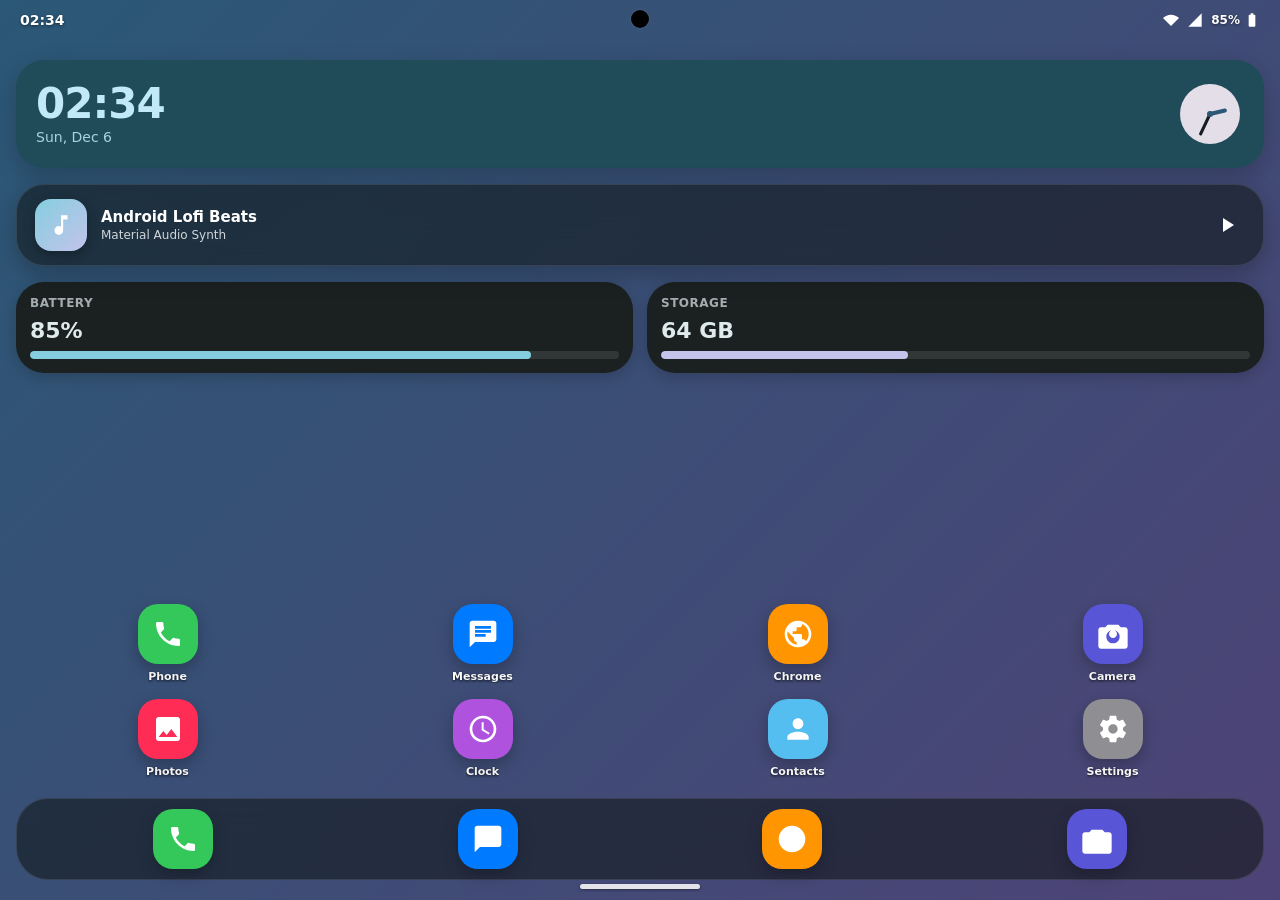
==== android_sim.html @ 3b6ddd8a "code changes" ====
<!DOCTYPE html>
<html lang="en">
<head>
  <meta charset="UTF-8">
  <meta name="viewport" content="width=device-width, initial-scale=1.0, maximum-scale=1.0, user-scalable=no">
  <title>Android 14 Material You Simulator</title>
  <style>
    /* ==========================================================================
       MATERIAL YOU DESIGN SYSTEM & DYNAMIC CSS VARIABLES
       ========================================================================== */
    :root {
      /* Default Material You Color Tokens (Generated dynamically by Wallpaper Engine) */
      --md-sys-color-primary: #3b6470;
      --md-sys-color-on-primary: #ffffff;
      --md-sys-color-primary-container: #c1e9f7;
      --md-sys-color-on-primary-container: #001f27;
      --md-sys-color-secondary: #4c626b;
      --md-sys-color-on-secondary: #ffffff;
      --md-sys-color-secondary-container: #cfe6f1;
      --md-sys-color-on-secondary-container: #071e26;
      --md-sys-color-tertiary: #5b5b7e;
      --md-sys-color-surface: #f5faed;
      --md-sys-color-surface-dim: #d8e0d4;
      --md-sys-color-surface-bright: #f5faed;
      --md-sys-color-surface-container-lowest: #ffffff;
      --md-sys-color-surface-container-low: #f0f5e8;
      --md-sys-color-surface-container: #eae4f0;
      --md-sys-color-surface-container-high: #e4dee9;
      --md-sys-color-surface-container-highest: #de96de;
      --md-sys-color-on-surface: #171d1e;
      --md-sys-color-on-surface-variant: #3f484a;
      --md-sys-color-outline: #70787d;
      --md-sys-color-outline-variant: #bfc8ca;
      --md-sys-color-shadow: rgba(0, 0, 0, 0.2);
      
      /* Dark Theme Tonal Shifts */
      --md-scrim: rgba(0, 0, 0, 0.4);
      --glass-bg: rgba(255, 255, 255, 0.25);
      --glass-border: rgba(255, 255, 255, 0.3);

      /* Typography & Radii */
      --font-family: system-ui, -apple-system, BlinkMacSystemFont, 'Segoe UI', Roboto, Helvetica, Arial, sans-serif;
      --radius-xl: 28px;
      --radius-lg: 20px;
      --radius-md: 16px;
      --radius-sm: 12px;
      --radius-pill: 9999px;

      /* Motion */
      --motion-standard: cubic-bezier(0.2, 0, 0, 1);
      --motion-decelerate: cubic-bezier(0, 0, 0.2, 1);
      --motion-bounce: cubic-bezier(0.34, 1.56, 0.64, 1);
      --anim-speed: 0.35s;
    }

    [data-theme="dark"] {
      --md-sys-color-primary: #85cedf;
      --md-sys-color-on-primary: #003641;
      --md-sys-color-primary-container: #1f4c58;
      --md-sys-color-on-primary-container: #c1e9f7;
      --md-sys-color-secondary: #b3cad5;
      --md-sys-color-on-secondary: #1e333c;
      --md-sys-color-secondary-container: #354a53;
      --md-sys-color-on-secondary-container: #cfe6f1;
      --md-sys-color-tertiary: #c3c3eb;
      --md-sys-color-surface: #0f1415;
      --md-sys-color-surface-dim: #0f1415;
      --md-sys-color-surface-bright: #353a3b;
      --md-sys-color-surface-container-lowest: #0a0f10;
      --md-sys-color-surface-container-low: #171c1d;
      --md-sys-color-surface-container: #1b2021;
      --md-sys-color-surface-container-high: #262b2c;
      --md-sys-color-surface-container-highest: #313637;
      --md-sys-color-on-surface: #deeaec;
      --md-sys-color-on-surface-variant: #bfc8ca;
      --md-sys-color-outline: #899294;
      --md-sys-color-outline-variant: #3f484a;
      --md-scrim: rgba(0, 0, 0, 0.6);
      --glass-bg: rgba(15, 20, 21, 0.55);
      --glass-border: rgba(255, 255, 255, 0.1);
    }

    /* Reset & Base */
    * {
      box-sizing: border-box;
      margin: 0;
      padding: 0;
      user-select: none;
      -webkit-user-select: none;
      -webkit-tap-highlight-color: transparent;
    }

    body {
      font-family: var(--font-family);
      background: #090c10;
      color: var(--md-sys-color-on-surface);
      height: 100vh;
      width: 100vw;
      display: flex;
      justify-content: center;
      align-items: center;
      overflow: hidden;
      transition: background-color var(--anim-speed) var(--motion-standard);
    }

    /* Flashlight Overlay Simulation */
    .flashlight-overlay {
      position: fixed;
      inset: 0;
      background: rgba(255, 255, 240, 0.95);
      z-index: 999999;
      pointer-events: none;
      opacity: 0;
      transition: opacity 0.2s ease;
    }
    .flashlight-overlay.active {
      opacity: 1;
    }

    /* ==========================================================================
       DESKTOP DEVICE CONTAINER & BEZEL
       ========================================================================== */
    .device-shell {
      position: relative;
      width: 412px;
      height: 892px;
      background: var(--md-sys-color-surface-container-lowest);
      border-radius: 48px;
      box-shadow: 0 25px 80px rgba(0, 0, 0, 0.6), 0 0 0 12px #1f2328, 0 0 0 14px #333842;
      overflow: hidden;
      display: flex;
      flex-direction: column;
      transform: scale(1);
      transition: border-color var(--anim-speed), transform var(--anim-speed);
      touch-action: none;
    }

    @media (max-width: 500px), (max-height: 900px) {
      .device-shell {
        width: 100vw;
        height: 100vh;
        border-radius: 0;
        box-shadow: none;
      }
    }

    /* Punch Hole Camera & Drag Handle Hint */
    .camera-punch {
      position: absolute;
      top: 10px;
      left: 50%;
      transform: translateX(-50%);
      width: 18px;
      height: 18px;
      background: #000;
      border-radius: 50%;
      z-index: 10000;
      box-shadow: 0 0 2px rgba(255,255,255,0.2);
    }

    /* Wallpaper Layer */
    .wallpaper-layer {
      position: absolute;
      inset: 0;
      background-size: cover;
      background-position: center;
      z-index: 1;
      transition: filter 0.3s ease, background-image 0.5s ease;
    }

    /* Blur backdrop when drawer or shade open */
    .wallpaper-layer.blurred {
      filter: blur(16px) brightness(0.85);
    }

    /* ==========================================================================
       SYSTEM STATUS BAR
       ========================================================================== */
    .status-bar {
      position: absolute;
      top: 0;
      left: 0;
      right: 0;
      height: 40px;
      padding: 0 20px;
      display: flex;
      justify-content: space-between;
      align-items: center;
      color: #ffffff;
      text-shadow: 0 1px 3px rgba(0,0,0,0.5);
      font-size: 14px;
      font-weight: 600;
      z-index: 9000;
      cursor: ns-resize;
    }
    .status-bar:hover {
      background: rgba(255, 255, 255, 0.08);
    }

    .status-left {
      display: flex;
      align-items: center;
      gap: 6px;
    }

    .status-right {
      display: flex;
      align-items: center;
      gap: 8px;
    }

    .status-icon {
      width: 16px;
      height: 16px;
      fill: currentColor;
    }

    /* ==========================================================================
       HOME SCREEN & WIDGETS
       ========================================================================== */
    .home-screen {
      position: relative;
      width: 100%;
      height: 100%;
      z-index: 10;
      padding: 50px 16px 20px 16px;
      display: flex;
      flex-direction: column;
      justify-content: space-between;
      overflow-y: auto;
      scrollbar-width: none;
    }
    .home-screen::-webkit-scrollbar { display: none; }

    /* Widgets Section */
    .widgets-container {
      display: flex;
      flex-direction: column;
      gap: 16px;
      margin-top: 10px;
    }

    /* Clock Widget */
    .widget-clock {
      background: var(--md-sys-color-primary-container);
      color: var(--md-sys-color-on-primary-container);
      border-radius: var(--radius-xl);
      padding: 20px;
      display: flex;
      align-items: center;
      justify-content: space-between;
      box-shadow: 0 8px 24px var(--md-sys-color-shadow);
      transition: background-color var(--anim-speed), color var(--anim-speed);
      cursor: pointer;
    }

    .widget-clock-digital {
      display: flex;
      flex-direction: column;
    }
    .widget-clock-time {
      font-size: 42px;
      font-weight: 800;
      line-height: 1;
      letter-spacing: -1px;
    }
    .widget-clock-date {
      font-size: 14px;
      font-weight: 500;
      opacity: 0.85;
      margin-top: 4px;
    }

    /* Analog Clock Canvas */
    .analog-clock-canvas {
      width: 68px;
      height: 68px;
    }

    /* Music Widget */
    .widget-music {
      background: var(--glass-bg);
      backdrop-filter: blur(20px);
      -webkit-backdrop-filter: blur(20px);
      border: 1px solid var(--glass-border);
      border-radius: var(--radius-xl);
      padding: 14px 18px;
      display: flex;
      align-items: center;
      gap: 14px;
      color: #ffffff;
      box-shadow: 0 8px 24px rgba(0,0,0,0.25);
    }

    .music-art {
      width: 52px;
      height: 52px;
      border-radius: var(--radius-md);
      background: linear-gradient(135deg, var(--md-sys-color-primary), var(--md-sys-color-tertiary));
      display: flex;
      align-items: center;
      justify-content: center;
      box-shadow: 0 4px 12px rgba(0,0,0,0.3);
      flex-shrink: 0;
    }

    .music-art svg {
      width: 26px;
      height: 26px;
      fill: #ffffff;
    }

    .music-info {
      flex: 1;
      overflow: hidden;
    }
    .music-title {
      font-size: 15px;
      font-weight: 700;
      white-space: nowrap;
      overflow: hidden;
      text-overflow: ellipsis;
    }
    .music-artist {
      font-size: 12px;
      opacity: 0.8;
      margin-top: 2px;
    }

    .music-controls {
      display: flex;
      align-items: center;
      gap: 10px;
    }

    .btn-icon {
      background: none;
      border: none;
      color: currentColor;
      cursor: pointer;
      display: flex;
      align-items: center;
      justify-content: center;
      padding: 6px;
      border-radius: 50%;
      transition: background 0.2s;
    }
    .btn-icon:hover { background: rgba(255,255,255,0.15); }
    .btn-icon:active { transform: scale(0.92); }

    /* Meter Widget Row */
    .widgets-row {
      display: grid;
      grid-template-columns: 1fr 1fr;
      gap: 14px;
    }

    .widget-mini {
      background: var(--md-sys-color-surface-container);
      color: var(--md-sys-color-on-surface);
      border-radius: var(--radius-xl);
      padding: 14px;
      display: flex;
      flex-direction: column;
      gap: 8px;
      box-shadow: 0 4px 16px var(--md-sys-color-shadow);
      transition: background var(--anim-speed);
    }
    .widget-mini-title {
      font-size: 12px;
      font-weight: 600;
      opacity: 0.7;
      text-transform: uppercase;
      letter-spacing: 0.5px;
    }
    .widget-mini-value {
      font-size: 22px;
      font-weight: 800;
    }

    .progress-bar-bg {
      height: 8px;
      width: 100%;
      background: var(--md-sys-color-surface-container-highest);
      border-radius: var(--radius-pill);
      overflow: hidden;
    }
    .progress-bar-fill {
      height: 100%;
      background: var(--md-sys-color-primary);
      border-radius: var(--radius-pill);
      width: 85%;
      transition: width 0.5s ease;
    }

    /* App Icons Grid */
    .app-grid {
      display: grid;
      grid-template-columns: repeat(4, 1fr);
      gap: 16px 12px;
      margin-top: auto;
      padding-bottom: 10px;
    }

    .app-item {
      display: flex;
      flex-direction: column;
      align-items: center;
      gap: 6px;
      cursor: pointer;
      transition: transform 0.2s var(--motion-bounce);
    }
    .app-item:active {
      transform: scale(0.88);
    }

    .app-icon {
      width: 60px;
      height: 60px;
      border-radius: 20px;
      display: flex;
      align-items: center;
      justify-content: center;
      box-shadow: 0 6px 16px rgba(0,0,0,0.25);
      position: relative;
      overflow: hidden;
      transition: background-color var(--anim-speed);
    }
    .app-icon svg {
      width: 32px;
      height: 32px;
    }

    .app-label {
      font-size: 11px;
      font-weight: 600;
      color: #ffffff;
      text-shadow: 0 1px 3px rgba(0,0,0,0.8);
      text-align: center;
      white-space: nowrap;
      overflow: hidden;
      text-overflow: ellipsis;
      max-width: 72px;
    }

    /* Pinned Dock */
    .dock-container {
      background: var(--glass-bg);
      backdrop-filter: blur(25px);
      -webkit-backdrop-filter: blur(25px);
      border: 1px solid var(--glass-border);
      border-radius: 32px;
      padding: 10px 14px;
      display: flex;
      justify-content: space-around;
      margin-top: 10px;
    }

    /* Gesture Pill / Nav Bar */
    .nav-bar {
      position: absolute;
      bottom: 0;
      left: 0;
      right: 0;
      height: 28px;
      display: flex;
      justify-content: center;
      align-items: center;
      z-index: 9000;
      cursor: ns-resize;
    }

    .nav-pill {
      width: 120px;
      height: 5px;
      background: rgba(255, 255, 255, 0.85);
      border-radius: var(--radius-pill);
      box-shadow: 0 1px 3px rgba(0,0,0,0.4);
      transition: width 0.2s, background 0.2s;
    }
    .nav-bar:hover .nav-pill {
      width: 150px;
      background: #ffffff;
      height: 6px;
    }

    /* ==========================================================================
       NOTIFICATION SHADE & QUICK SETTINGS PANEL
       ========================================================================== */
    .shade-panel {
      position: absolute;
      inset: 0;
      background: var(--md-sys-color-surface);
      color: var(--md-sys-color-on-surface);
      z-index: 12000;
      transform: translateY(-100%);
      transition: transform 0.4s var(--motion-standard);
      display: flex;
      flex-direction: column;
      padding: 44px 20px 20px 20px;
      overflow-y: auto;
    }
    .shade-panel.open {
      transform: translateY(0);
    }

    .shade-header {
      display: flex;
      justify-content: space-between;
      align-items: center;
      margin-bottom: 20px;
    }
    .shade-clock {
      font-size: 32px;
      font-weight: 800;
    }
    .shade-header-actions {
      display: flex;
      gap: 12px;
    }

    /* Quick Settings 2x4 Grid */
    .qs-grid {
      display: grid;
      grid-template-columns: 1fr 1fr;
      gap: 12px;
      margin-bottom: 20px;
    }

    .qs-tile {
      background: var(--md-sys-color-surface-container-high);
      color: var(--md-sys-color-on-surface);
      border-radius: var(--radius-xl);
      padding: 14px;
      display: flex;
      align-items: center;
      gap: 12px;
      cursor: pointer;
      transition: background-color 0.25s, color 0.25s, transform 0.15s;
    }
    .qs-tile.active {
      background: var(--md-sys-color-primary);
      color: var(--md-sys-color-on-primary);
    }
    .qs-tile:active { transform: scale(0.96); }

    .qs-icon {
      width: 38px;
      height: 38px;
      border-radius: 50%;
      background: rgba(255,255,255,0.12);
      display: flex;
      align-items: center;
      justify-content: center;
      flex-shrink: 0;
    }
    .qs-tile.active .qs-icon {
      background: var(--md-sys-color-on-primary);
      color: var(--md-sys-color-primary);
    }
    .qs-icon svg { width: 20px; height: 20px; fill: currentColor; }

    .qs-label-box {
      display: flex;
      flex-direction: column;
      overflow: hidden;
    }
    .qs-name {
      font-size: 13px;
      font-weight: 700;
      white-space: nowrap;
      overflow: hidden;
      text-overflow: ellipsis;
    }
    .qs-status {
      font-size: 11px;
      opacity: 0.75;
    }

    /* Sliders */
    .slider-box {
      display: flex;
      align-items: center;
      gap: 14px;
      background: var(--md-sys-color-surface-container);
      padding: 12px 16px;
      border-radius: var(--radius-xl);
      margin-bottom: 12px;
    }
    .slider-box svg { width: 22px; height: 22px; fill: var(--md-sys-color-primary); }

    .range-slider {
      flex: 1;
      -webkit-appearance: none;
      appearance: none;
      height: 12px;
      background: var(--md-sys-color-surface-container-highest);
      border-radius: var(--radius-pill);
      outline: none;
    }
    .range-slider::-webkit-slider-thumb {
      -webkit-appearance: none;
      appearance: none;
      width: 22px;
      height: 22px;
      border-radius: 50%;
      background: var(--md-sys-color-primary);
      cursor: pointer;
      box-shadow: 0 2px 6px rgba(0,0,0,0.3);
    }

    /* Notifications Section */
    .notif-section-title {
      font-size: 13px;
      font-weight: 700;
      opacity: 0.6;
      margin: 16px 0 10px 4px;
      text-transform: uppercase;
      letter-spacing: 0.5px;
      display: flex;
      justify-content: space-between;
      align-items: center;
    }

    .notif-card {
      background: var(--md-sys-color-surface-container-low);
      border-radius: var(--radius-lg);
      padding: 14px 16px;
      margin-bottom: 10px;
      display: flex;
      gap: 12px;
      align-items: flex-start;
      box-shadow: 0 2px 8px var(--md-sys-color-shadow);
      position: relative;
    }
    .notif-icon {
      width: 32px;
      height: 32px;
      border-radius: 50%;
      background: var(--md-sys-color-primary-container);
      color: var(--md-sys-color-on-primary-container);
      display: flex;
      align-items: center;
      justify-content: center;
      flex-shrink: 0;
    }
    .notif-icon svg { width: 18px; height: 18px; fill: currentColor; }

    .notif-content { flex: 1; }
    .notif-title { font-size: 14px; font-weight: 700; }
    .notif-text { font-size: 13px; opacity: 0.85; margin-top: 2px; }
    .notif-time { font-size: 11px; opacity: 0.5; margin-top: 4px; }

    /* ==========================================================================
       APP DRAWER PANEL & SEARCH
       ========================================================================== */
    .drawer-panel {
      position: absolute;
      inset: 0;
      background: var(--md-sys-color-surface);
      color: var(--md-sys-color-on-surface);
      z-index: 11000;
      transform: translateY(100%);
      transition: transform 0.4s var(--motion-standard);
      display: flex;
      flex-direction: column;
      padding: 44px 20px 20px 20px;
    }
    .drawer-panel.open {
      transform: translateY(0);
    }

    .search-bar {
      background: var(--md-sys-color-surface-container-high);
      border-radius: var(--radius-pill);
      padding: 12px 20px;
      display: flex;
      align-items: center;
      gap: 12px;
      margin-bottom: 24px;
      box-shadow: 0 4px 12px var(--md-sys-color-shadow);
    }
    .search-bar svg { width: 22px; height: 22px; fill: var(--md-sys-color-on-surface-variant); }
    .search-input {
      border: none;
      background: transparent;
      outline: none;
      font-size: 16px;
      color: var(--md-sys-color-on-surface);
      width: 100%;
    }

    .drawer-grid {
      display: grid;
      grid-template-columns: repeat(4, 1fr);
      gap: 20px 12px;
      overflow-y: auto;
      padding-bottom: 20px;
    }
    .drawer-grid .app-label { color: var(--md-sys-color-on-surface); text-shadow: none; }

    /* ==========================================================================
       BUILT-IN ACTIVITY APPS (FULLSCREEN OVERLAYS)
       ========================================================================== */
    .app-activity {
      position: absolute;
      inset: 0;
      background: var(--md-sys-color-surface);
      color: var(--md-sys-color-on-surface);
      z-index: 15000;
      display: flex;
      flex-direction: column;
      transform: scale(0.92);
      opacity: 0;
      pointer-events: none;
      transition: transform 0.35s var(--motion-standard), opacity 0.35s ease;
    }
    .app-activity.active {
      transform: scale(1);
      opacity: 1;
      pointer-events: all;
    }

    .app-header {
      height: 60px;
      padding: 0 16px;
      display: flex;
      align-items: center;
      gap: 16px;
      border-bottom: 1px solid var(--md-sys-color-outline-variant);
      margin-top: 30px;
    }
    .app-header-title {
      font-size: 20px;
      font-weight: 700;
    }

    .app-body {
      flex: 1;
      overflow-y: auto;
      padding: 20px;
    }

    /* SETTINGS APP SPECIFICS */
    .settings-group {
      background: var(--md-sys-color-surface-container);
      border-radius: var(--radius-xl);
      padding: 8px 0;
      margin-bottom: 20px;
    }
    .settings-row {
      padding: 14px 20px;
      display: flex;
      align-items: center;
      justify-content: space-between;
      cursor: pointer;
      border-bottom: 1px solid var(--md-sys-color-surface-container-high);
    }
    .settings-row:last-child { border-bottom: none; }
    .settings-info { display: flex; flex-direction: column; gap: 2px; }
    .settings-title { font-size: 16px; font-weight: 600; }
    .settings-sub { font-size: 13px; opacity: 0.7; }

    .wallpaper-presets {
      display: grid;
      grid-template-columns: repeat(3, 1fr);
      gap: 12px;
      margin-top: 14px;
    }
    .wp-thumb {
      height: 110px;
      border-radius: var(--radius-md);
      background-size: cover;
      background-position: center;
      cursor: pointer;
      border: 3px solid transparent;
      transition: transform 0.2s, border-color 0.2s;
    }
    .wp-thumb.selected {
      border-color: var(--md-sys-color-primary);
      transform: scale(1.04);
    }

    /* DIALER / PHONE APP */
    .dialer-display {
      font-size: 36px;
      font-weight: 700;
      text-align: center;
      min-height: 50px;
      margin-bottom: 30px;
      letter-spacing: 2px;
    }
    .dialpad-grid {
      display: grid;
      grid-template-columns: repeat(3, 1fr);
      gap: 16px;
      max-width: 280px;
      margin: 0 auto;
    }
    .dial-btn {
      width: 72px;
      height: 72px;
      border-radius: 50%;
      background: var(--md-sys-color-surface-container-high);
      color: var(--md-sys-color-on-surface);
      border: none;
      font-size: 24px;
      font-weight: 700;
      display: flex;
      flex-direction: column;
      align-items: center;
      justify-content: center;
      margin: 0 auto;
      cursor: pointer;
      transition: background 0.2s;
    }
    .dial-btn:active { background: var(--md-sys-color-primary-container); }
    .dial-sub { font-size: 10px; opacity: 0.6; font-weight: 500; }

    .call-bar {
      display: flex;
      justify-content: center;
      margin-top: 30px;
    }
    .btn-call {
      width: 72px;
      height: 72px;
      border-radius: 50%;
      background: #34c759;
      color: white;
      border: none;
      display: flex;
      align-items: center;
      justify-content: center;
      cursor: pointer;
    }
    .btn-call svg { width: 32px; height: 32px; fill: white; }

    /* CAMERA APP */
    .camera-viewfinder {
      position: relative;
      width: 100%;
      height: 480px;
      background: #000;
      border-radius: var(--radius-xl);
      overflow: hidden;
      display: flex;
      align-items: center;
      justify-content: center;
    }
    .camera-feed {
      width: 100%;
      height: 100%;
      object-fit: cover;
    }
    .camera-shutter-flash {
      position: absolute;
      inset: 0;
      background: white;
      opacity: 0;
      pointer-events: none;
      transition: opacity 0.15s ease;
    }
    .camera-controls {
      display: flex;
      justify-content: space-around;
      align-items: center;
      margin-top: 24px;
    }
    .shutter-btn {
      width: 76px;
      height: 76px;
      border-radius: 50%;
      border: 5px solid white;
      background: transparent;
      padding: 4px;
      cursor: pointer;
    }
    .shutter-inner {
      width: 100%;
      height: 100%;
      background: white;
      border-radius: 50%;
      transition: transform 0.1s;
    }
    .shutter-btn:active .shutter-inner { transform: scale(0.85); }

    /* CONTEXT MENU */
    .context-menu {
      position: absolute;
      background: var(--md-sys-color-surface-container-high);
      border-radius: var(--radius-lg);
      padding: 8px 0;
      width: 200px;
      box-shadow: 0 10px 30px rgba(0,0,0,0.4);
      z-index: 20000;
      display: none;
    }
    .context-item {
      padding: 12px 18px;
      font-size: 14px;
      font-weight: 600;
      display: flex;
      align-items: center;
      gap: 12px;
      cursor: pointer;
    }
    .context-item:hover { background: var(--md-sys-color-surface-container-highest); }
    .context-item svg { width: 18px; height: 18px; fill: currentColor; }

    /* Switch Component */
    .switch {
      position: relative;
      display: inline-block;
      width: 50px;
      height: 28px;
    }
    .switch input { opacity: 0; width: 0; height: 0; }
    .slider {
      position: absolute;
      cursor: pointer;
      inset: 0;
      background-color: var(--md-sys-color-outline-variant);
      transition: .3s;
      border-radius: 34px;
    }
    .slider:before {
      position: absolute;
      content: "";
      height: 20px;
      width: 20px;
      left: 4px;
      bottom: 4px;
      background-color: white;
      transition: .3s;
      border-radius: 50%;
    }
    input:checked + .slider { background-color: var(--md-sys-color-primary); }
    input:checked + .slider:before { transform: translateX(22px); }

    /* Hidden Canvas for Color Extraction */
    #extraction-canvas { display: none; }

    /* Easter Egg Modal */
    .easter-egg {
      position: absolute;
      inset: 0;
      background: #000;
      z-index: 30000;
      display: none;
      flex-direction: column;
      align-items: center;
      justify-content: center;
      color: white;
    }
    .easter-egg.active { display: flex; }
    .android-logo {
      width: 160px;
      height: 160px;
      animation: spin 10s linear infinite;
    }
    @keyframes spin { 100% { transform: rotate(360deg); } }
  </style>
</head>
<body data-theme="dark">

  <!-- Flashlight Overlay Effect -->
  <div class="flashlight-overlay" id="flashlightOverlay"></div>

  <!-- Offscreen Canvas for Dynamic Color Palette Extraction -->
  <canvas id="extraction-canvas" width="64" height="64"></canvas>

  <!-- Phone Shell Container -->
  <div class="device-shell" id="deviceShell">
    
    <!-- Punch Hole Camera Cutout -->
    <div class="camera-punch"></div>

    <!-- Dynamic Wallpaper Background -->
    <div class="wallpaper-layer" id="wallpaperLayer"></div>

    <!-- Status Bar -->
    <div class="status-bar" id="statusBar">
      <div class="status-left">
        <span id="statusClock">10:42</span>
      </div>
      <div class="status-right">
        <!-- Wi-Fi Icon -->
        <svg class="status-icon" viewBox="0 0 24 24"><path d="M12 4C7.31 4 3.07 5.9 0 8.98L12 21 24 8.98C20.93 5.9 16.69 4 12 4z"/></svg>
        <!-- Signal Icon -->
        <svg class="status-icon" viewBox="0 0 24 24"><path d="M2 22h20V2L2 22z"/></svg>
        <!-- Battery Icon -->
        <div style="display:flex; align-items:center; gap:4px;">
          <span id="batteryPercentText" style="font-size:12px;">85%</span>
          <svg class="status-icon" viewBox="0 0 24 24"><path d="M15.67 4H14V2h-4v2H8.33C7.6 4 7 4.6 7 5.33v15.33C7 21.4 7.6 22 8.33 22h7.33c.74 0 1.34-.6 1.34-1.33V5.33C17 4.6 16.4 4 15.67 4z"/></svg>
        </div>
      </div>
    </div>

    <!-- HOME SCREEN & WIDGETS -->
    <div class="home-screen" id="homeScreen">
      
      <!-- Top Widgets -->
      <div class="widgets-container">
        
        <!-- Analog + Digital Clock Widget -->
        <div class="widget-clock" onclick="openApp('clock')">
          <div class="widget-clock-digital">
            <div class="widget-clock-time" id="widgetTime">10:42</div>
            <div class="widget-clock-date" id="widgetDate">Sat, Aug 1</div>
          </div>
          <canvas class="analog-clock-canvas" id="analogClockCanvas" width="68" height="68"></canvas>
        </div>

        <!-- Music Player Widget -->
        <div class="widget-music">
          <div class="music-art">
            <svg viewBox="0 0 24 24"><path d="M12 3v10.55c-.59-.34-1.27-.55-2-.55-2.21 0-4 1.79-4 4s1.79 4 4 4 4-1.79 4-4V7h4V3h-6z"/></svg>
          </div>
          <div class="music-info">
            <div class="music-title" id="widgetMusicTitle">Android Lofi Beats</div>
            <div class="music-artist" id="widgetMusicArtist">Material Audio Synth</div>
          </div>
          <div class="music-controls">
            <button class="btn-icon" onclick="togglePlayMusic(event)">
              <svg id="musicPlayIcon" style="width:24px;height:24px;fill:currentColor;" viewBox="0 0 24 24"><path d="M8 5v14l11-7z"/></svg>
            </button>
          </div>
        </div>

        <!-- Meter Widgets Row -->
        <div class="widgets-row">
          <div class="widget-mini">
            <div class="widget-mini-title">Battery</div>
            <div class="widget-mini-value" id="meterBattery">85%</div>
            <div class="progress-bar-bg">
              <div class="progress-bar-fill" id="meterBatteryFill" style="width: 85%;"></div>
            </div>
          </div>
          <div class="widget-mini">
            <div class="widget-mini-title">Storage</div>
            <div class="widget-mini-value">64 GB</div>
            <div class="progress-bar-bg">
              <div class="progress-bar-fill" style="width: 42%; background: var(--md-sys-color-tertiary);"></div>
            </div>
          </div>
        </div>

      </div>

      <!-- App Grid -->
      <div class="app-grid">
        
        <!-- Phone -->
        <div class="app-item" onclick="openApp('phone')">
          <div class="app-icon" style="background:#34c759;">
            <svg viewBox="0 0 24 24" fill="white"><path d="M6.62 10.79c1.44 2.83 3.76 5.14 6.59 6.59l2.2-2.2c.27-.27.67-.36 1.02-.24 1.12.37 2.33.57 3.57.57.55 0 1 .45 1 1V20c0 .55-.45 1-1 1-9.39 0-17-7.61-17-17 0-.55.45-1 1-1h3.5c.55 0 1 .45 1 1 0 1.25.2 2.45.57 3.57.11.35.03.74-.25 1.02l-2.2 2.2z"/></svg>
          </div>
          <span class="app-label">Phone</span>
        </div>

        <!-- Messages -->
        <div class="app-item" onclick="openApp('messages')">
          <div class="app-icon" style="background:#007aff;">
            <svg viewBox="0 0 24 24" fill="white"><path d="M20 2H4c-1.1 0-1.99.9-1.99 2L2 22l4-4h14c1.1 0 2-.9 2-2V4c0-1.1-.9-2-2-2zM6 9h12v2H6V9zm8 5H6v-2h8v2zm4-6H6V6h12v2z"/></svg>
          </div>
          <span class="app-label">Messages</span>
        </div>

        <!-- Chrome -->
        <div class="app-item" onclick="openApp('chrome')">
          <div class="app-icon" style="background:#ff9500;">
            <svg viewBox="0 0 24 24" fill="white"><path d="M12 2C6.48 2 2 6.48 2 12s4.48 10 10 10 10-4.48 10-10S17.52 2 12 2zm-1 17.93c-3.95-.49-7-3.85-7-7.93 0-.62.08-1.21.21-1.79L9 15v1c0 1.1.9 2 2 2v1.93zm6.9-2.54c-.26-.81-1-1.39-1.9-1.39h-1v-3c0-.55-.45-1-1-1H8v-2h2c.55 0 1-.45 1-1V7h2c1.1 0 2-.9 2-2v-.41c2.93 1.19 5 4.06 5 7.41 0 2.08-.8 3.97-2.1 5.39z"/></svg>
          </div>
          <span class="app-label">Chrome</span>
        </div>

        <!-- Camera -->
        <div class="app-item" onclick="openApp('camera')">
          <div class="app-icon" style="background:#5856d6;">
            <svg viewBox="0 0 24 24" fill="white"><path d="M12 15c1.66 0 3-1.34 3-3s-1.34-3-3-3-3 1.34-3 3 1.34 3 3 3zm9-8h-3.17L16 5H8L6.17 7H3c-1.1 0-2 .9-2 2v12c0 1.1.9 2 2 2h18c1.1 0 2-.9 2-2V9c0-1.1-.9-2-2-2zm-9 12c-2.76 0-5-2.24-5-5s2.24-5 5-5 5 2.24 5 5-2.24 5-5 5z"/></svg>
          </div>
          <span class="app-label">Camera</span>
        </div>

        <!-- Photos -->
        <div class="app-item" onclick="openApp('photos')">
          <div class="app-icon" style="background:#ff2d55;">
            <svg viewBox="0 0 24 24" fill="white"><path d="M21 19V5c0-1.1-.9-2-2-2H5c-1.1 0-2 .9-2 2v14c0 1.1.9 2 2 2h14c1.1 0 2-.9 2-2zM8.5 13.5l2.5 3.01L14.5 12l4.5 6H5l3.5-4.5z"/></svg>
          </div>
          <span class="app-label">Photos</span>
        </div>

        <!-- Clock -->
        <div class="app-item" onclick="openApp('clock')">
          <div class="app-icon" style="background:#af52de;">
            <svg viewBox="0 0 24 24" fill="white"><path d="M11.99 2C6.47 2 2 6.48 2 12s4.47 10 9.99 10C17.52 22 22 17.52 22 12S17.52 2 11.99 2zM12 20c-4.42 0-8-3.58-8-8s3.58-8 8-8 8 3.58 8 8-3.58 8-8 8zm.5-13H11v6l5.25 3.15.75-1.23-4.5-2.67z"/></svg>
          </div>
          <span class="app-label">Clock</span>
        </div>

        <!-- Contacts -->
        <div class="app-item" onclick="openApp('contacts')">
          <div class="app-icon" style="background:#55bef0;">
            <svg viewBox="0 0 24 24" fill="white"><path d="M12 12c2.21 0 4-1.79 4-4s-1.79-4-4-4-4 1.79-4 4 1.79 4 4 4zm0 2c-2.67 0-8 1.34-8 4v2h16v-2c0-2.66-5.33-4-8-4z"/></svg>
          </div>
          <span class="app-label">Contacts</span>
        </div>

        <!-- Settings -->
        <div class="app-item" onclick="openApp('settings')">
          <div class="app-icon" style="background:#8e8e93;">
            <svg viewBox="0 0 24 24" fill="white"><path d="M19.43 12.98c.04-.32.07-.64.07-.98s-.03-.66-.07-.98l2.11-1.65c.19-.15.24-.42.12-.64l-2-3.46c-.12-.22-.39-.3-.61-.22l-2.49 1c-.52-.4-1.08-.73-1.69-.98l-.38-2.65C14.46 2.18 14.25 2 14 2h-4c-.25 0-.46.18-.49.42l-.38 2.65c-.61.25-1.17.59-1.69.98l-2.49-1c-.23-.09-.49 0-.61.22l-2 3.46c-.13.22-.07.49.12.64l2.11 1.65c-.04.32-.07.65-.07.98s.03.66.07.98l-2.11 1.65c-.19.15-.24.42-.12.64l2 3.46c.12.22.39.3.61.22l2.49-1c.52.4 1.08.73 1.69.98l.38 2.65c.03.24.24.42.49.42h4c.25 0 .46-.18.49-.42l.38-2.65c.61-.25 1.17-.59 1.69-.98l2.49 1c.23.09.49 0 .61-.22l2-3.46c.12-.22.07-.49-.12-.64l-2.11-1.65zM12 15.5c-1.93 0-3.5-1.57-3.5-3.5s1.57-3.5 3.5-3.5 3.5 1.57 3.5 3.5-1.57 3.5-3.5 3.5z"/></svg>
          </div>
          <span class="app-label">Settings</span>
        </div>

      </div>

      <!-- Dock Container -->
      <div class="dock-container">
        <div class="app-item" onclick="openApp('phone')">
          <div class="app-icon" style="background:#34c759;"><svg viewBox="0 0 24 24" fill="white"><path d="M6.62 10.79c1.44 2.83 3.76 5.14 6.59 6.59l2.2-2.2c.27-.27.67-.36 1.02-.24 1.12.37 2.33.57 3.57.57.55 0 1 .45 1 1V20c0 .55-.45 1-1 1-9.39 0-17-7.61-17-17 0-.55.45-1 1-1h3.5c.55 0 1 .45 1 1 0 1.25.2 2.45.57 3.57.11.35.03.74-.25 1.02l-2.2 2.2z"/></svg></div>
        </div>
        <div class="app-item" onclick="openApp('messages')">
          <div class="app-icon" style="background:#007aff;"><svg viewBox="0 0 24 24" fill="white"><path d="M20 2H4c-1.1 0-1.99.9-1.99 2L2 22l4-4h14c1.1 0 2-.9 2-2V4c0-1.1-.9-2-2-2z"/></svg></div>
        </div>
        <div class="app-item" onclick="openApp('chrome')">
          <div class="app-icon" style="background:#ff9500;"><svg viewBox="0 0 24 24" fill="white"><path d="M12 2C6.48 2 2 6.48 2 12s4.48 10 10 10 10-4.48 10-10S17.52 2 12 2z"/></svg></div>
        </div>
        <div class="app-item" onclick="openApp('camera')">
          <div class="app-icon" style="background:#5856d6;"><svg viewBox="0 0 24 24" fill="white"><path d="M12 15c1.66 0 3-1.34 3-3s-1.34-3-3-3-3 1.34-3 3 1.34 3 3 3zm9-8h-3.17L16 5H8L6.17 7H3c-1.1 0-2 .9-2 2v12c0 1.1.9 2 2 2h18c1.1 0 2-.9 2-2V9c0-1.1-.9-2-2-2z"/></svg></div>
        </div>
      </div>

    </div>

    <!-- Bottom Navigation Bar Gesture Pill -->
    <div class="nav-bar" id="navBar" onclick="handleNavClick()">
      <div class="nav-pill"></div>
    </div>

    <!-- ==========================================================================
       NOTIFICATION SHADE & QUICK SETTINGS PANEL OVERLAY
       ========================================================================== -->
    <div class="shade-panel" id="shadePanel">
      <div class="shade-header">
        <div class="shade-clock" id="shadeClock">10:42</div>
        <div class="shade-header-actions">
          <button class="btn-icon" onclick="openApp('settings')">
            <svg style="width:24px;height:24px;fill:currentColor;" viewBox="0 0 24 24"><path d="M19.43 12.98c.04-.32.07-.64.07-.98s-.03-.66-.07-.98l2.11-1.65c.19-.15.24-.42.12-.64l-2-3.46c-.12-.22-.39-.3-.61-.22l-2.49 1c-.52-.4-1.08-.73-1.69-.98l-.38-2.65C14.46 2.18 14.25 2 14 2h-4c-.25 0-.46.18-.49.42l-.38 2.65c-.61.25-1.17.59-1.69.98l-2.49-1c-.23-.09-.49 0-.61.22l-2 3.46c-.13.22-.07.49.12.64l2.11 1.65c-.04.32-.07.65-.07.98s.03.66.07.98l-2.11 1.65c-.19.15-.24.42-.12.64l2 3.46c.12.22.39.3.61.22l2.49-1c.52.4 1.08.73 1.69.98l.38 2.65c.03.24.24.42.49.42h4c.25 0 .46-.18.49-.42l.38-2.65c.61-.25 1.17-.59 1.69-.98l2.49 1c.23.09.49 0 .61-.22l2-3.46c.12-.22.07-.49-.12-.64l-2.11-1.65zM12 15.5c-1.93 0-3.5-1.57-3.5-3.5s1.57-3.5 3.5-3.5 3.5 1.57 3.5 3.5-1.57 3.5-3.5 3.5z"/></svg>
          </button>
        </div>
      </div>

      <!-- Quick Settings Grid -->
      <div class="qs-grid">
        
        <!-- Internet / Wi-Fi -->
        <div class="qs-tile active" onclick="toggleQS(this)">
          <div class="qs-icon"><svg viewBox="0 0 24 24"><path d="M12 4C7.31 4 3.07 5.9 0 8.98L12 21 24 8.98C20.93 5.9 16.69 4 12 4z"/></svg></div>
          <div class="qs-label-box"><span class="qs-name">Internet</span><span class="qs-status">Android_5G</span></div>
        </div>

        <!-- Bluetooth -->
        <div class="qs-tile active" onclick="toggleQS(this)">
          <div class="qs-icon"><svg viewBox="0 0 24 24"><path d="M17.71 7.71L12 2h-1v7.59L6.41 5 5 6.41 10.59 12 5 17.59 6.41 19 11 14.41V22h1l5.71-5.71-4.3-4.29 4.3-4.29zM13 5.83l1.88 1.88L13 9.59V5.83zm1.88 10.46L13 18.17v-3.76l1.88 1.88z"/></svg></div>
          <div class="qs-label-box"><span class="qs-name">Bluetooth</span><span class="qs-status">Pixel Buds</span></div>
        </div>

        <!-- Dark Theme -->
        <div class="qs-tile active" id="qsDarkThemeTile" onclick="toggleDarkTheme()">
          <div class="qs-icon"><svg viewBox="0 0 24 24"><path d="M12 3c-4.97 0-9 4.03-9 9s4.03 9 9 9 9-4.03 9-9c0-.46-.04-.92-.1-1.36-.98 1.37-2.58 2.26-4.4 2.26-2.98 0-5.4-2.42-5.4-5.4 0-1.81.89-3.42 2.26-4.4-.44-.06-.9-.1-1.36-.1z"/></svg></div>
          <div class="qs-label-box"><span class="qs-name">Dark theme</span><span class="qs-status" id="qsDarkStatus">On</span></div>
        </div>

        <!-- Flashlight -->
        <div class="qs-tile" onclick="toggleFlashlight(this)">
          <div class="qs-icon"><svg viewBox="0 0 24 24"><path d="M6 2h12v3H6zm0 5h12v1L14 13v9h-4v-9L6 8z"/></svg></div>
          <div class="qs-label-box"><span class="qs-name">Flashlight</span><span class="qs-status">Off</span></div>
        </div>

        <!-- Do Not Disturb -->
        <div class="qs-tile" onclick="toggleQS(this)">
          <div class="qs-icon"><svg viewBox="0 0 24 24"><path d="M12 2C6.48 2 2 6.48 2 12s4.48 10 10 10 10-4.48 10-10S17.52 2 12 2zm5 11H7v-2h10v2z"/></svg></div>
          <div class="qs-label-box"><span class="qs-name">Do Not Disturb</span><span class="qs-status">Off</span></div>
        </div>

        <!-- Battery Saver -->
        <div class="qs-tile" onclick="toggleQS(this)">
          <div class="qs-icon"><svg viewBox="0 0 24 24"><path d="M15.67 4H14V2h-4v2H8.33C7.6 4 7 4.6 7 5.33v15.33C7 21.4 7.6 22 8.33 22h7.33c.74 0 1.34-.6 1.34-1.33V5.33C17 4.6 16.4 4 15.67 4z"/></svg></div>
          <div class="qs-label-box"><span class="qs-name">Battery Saver</span><span class="qs-status">Off</span></div>
        </div>

      </div>

      <!-- Brightness Slider -->
      <div class="slider-box">
        <svg viewBox="0 0 24 24"><path d="M20 8.69V4h-4.69L12 .69 8.69 4H4v4.69L.69 12 4 15.31V20h4.69L12 23.31 15.31 20H20v-4.69L23.31 12 20 8.69zM12 18c-3.31 0-6-2.69-6-6s2.69-6 6-6 6 2.69 6 6-2.69 6-6 6z"/></svg>
        <input type="range" class="range-slider" min="20" max="100" value="90" oninput="adjustBrightness(this.value)">
      </div>

      <!-- Notifications -->
      <div class="notif-section-title">
        <span>Notifications</span>
        <button class="btn-icon" style="font-size:12px;opacity:0.8;" onclick="clearNotifications()">Clear all</button>
      </div>

      <div id="notifContainer">
        <div class="notif-card">
          <div class="notif-icon"><svg viewBox="0 0 24 24"><path d="M12 2C6.48 2 2 6.48 2 12s4.48 10 10 10 10-4.48 10-10S17.52 2 12 2zm-2 15l-5-5 1.41-1.41L10 14.17l7.59-7.59L19 8l-9 9z"/></svg></div>
          <div class="notif-content">
            <div class="notif-title">Material You Theme Engine</div>
            <div class="notif-text">Dynamic palette extracted from wallpaper! Theme updated successfully.</div>
            <div class="notif-time">Just now</div>
          </div>
        </div>
      </div>

    </div>

    <!-- ==========================================================================
       APP DRAWER PANEL
       ========================================================================== -->
    <div class="drawer-panel" id="drawerPanel">
      <div class="search-bar">
        <svg viewBox="0 0 24 24"><path d="M15.5 14h-.79l-.28-.27C15.41 12.59 16 11.11 16 9.5 16 5.91 13.09 3 9.5 3S3 5.91 3 9.5 5.91 16 9.5 16c1.61 0 3.09-.59 4.23-1.57l.27.28v.79l5 4.99L20.49 19l-4.99-5zm-6 0C7.01 14 5 11.99 5 9.5S7.01 5 9.5 5 14 7.01 14 9.5 11.99 14 9.5 14z"/></svg>
        <input type="text" class="search-input" id="drawerSearch" placeholder="Search apps..." oninput="filterDrawerApps(this.value)">
      </div>

      <div class="drawer-grid" id="drawerGrid">
        <!-- Rendered dynamically -->
      </div>
    </div>

    <!-- ==========================================================================
       BUILT-IN ACTIVITY APPS
       ========================================================================== -->

    <!-- SETTINGS APP -->
    <div class="app-activity" id="app-settings">
      <div class="app-header">
        <button class="btn-icon" onclick="closeApp('settings')"><svg style="width:24px;height:24px;fill:currentColor;" viewBox="0 0 24 24"><path d="M20 11H7.83l5.59-5.59L12 4l-8 8 8 8 1.41-1.41L7.83 13H20v-2z"/></svg></button>
        <div class="app-header-title">Settings</div>
      </div>
      <div class="app-body">
        
        <div class="settings-group">
          <div class="settings-row" style="flex-direction:column; align-items:flex-start; gap:10px;">
            <div class="settings-title">Wallpaper & Style</div>
            <div class="settings-sub">Choose a wallpaper for dynamic Material You coloring</div>
            
            <div class="wallpaper-presets">
              <div class="wp-thumb selected" id="wp1" style="background-image:linear-gradient(135deg, #2b5876, #4e4376);" onclick="selectWallpaper(1)"></div>
              <div class="wp-thumb" id="wp2" style="background-image:linear-gradient(135deg, #f857a6, #ff5858);" onclick="selectWallpaper(2)"></div>
              <div class="wp-thumb" id="wp3" style="background-image:linear-gradient(135deg, #11998e, #38ef7d);" onclick="selectWallpaper(3)"></div>
            </div>

            <div style="margin-top:10px;">
              <label style="background:var(--md-sys-color-primary); color:var(--md-sys-color-on-primary); padding:10px 16px; border-radius:var(--radius-pill); font-weight:600; font-size:13px; cursor:pointer; display:inline-block;">
                Upload Custom Wallpaper
                <input type="file" accept="image/*" style="display:none;" onchange="handleCustomWallpaper(event)">
              </label>
            </div>
          </div>
        </div>

        <div class="settings-group">
          <div class="settings-row">
            <div class="settings-info">
              <div class="settings-title">Dark Theme</div>
              <div class="settings-sub">Apply dark colors to background and apps</div>
            </div>
            <label class="switch">
              <input type="checkbox" id="settingsDarkToggle" onchange="toggleDarkTheme()" checked>
              <span class="slider"></span>
            </label>
          </div>
        </div>

        <div class="settings-group">
          <div class="settings-row" onclick="triggerEasterEgg()">
            <div class="settings-info">
              <div class="settings-title">About Phone</div>
              <div class="settings-sub">Android 14 (Upside Down Cake) - Tap for Easter Egg!</div>
            </div>
          </div>
        </div>

      </div>
    </div>

    <!-- PHONE / DIALER APP -->
    <div class="app-activity" id="app-phone">
      <div class="app-header">
        <button class="btn-icon" onclick="closeApp('phone')"><svg style="width:24px;height:24px;fill:currentColor;" viewBox="0 0 24 24"><path d="M20 11H7.83l5.59-5.59L12 4l-8 8 8 8 1.41-1.41L7.83 13H20v-2z"/></svg></button>
        <div class="app-header-title">Phone</div>
      </div>
      <div class="app-body" style="display:flex; flex-direction:column; justify-content:flex-end; padding-bottom:30px;">
        <div class="dialer-display" id="dialerNumber"></div>
        <div class="dialpad-grid">
          <button class="dial-btn" onclick="pressDial('1')">1<span class="dial-sub"> </span></button>
          <button class="dial-btn" onclick="pressDial('2')">2<span class="dial-sub">ABC</span></button>
          <button class="dial-btn" onclick="pressDial('3')">3<span class="dial-sub">DEF</span></button>
          <button class="dial-btn" onclick="pressDial('4')">4<span class="dial-sub">GHI</span></button>
          <button class="dial-btn" onclick="pressDial('5')">5<span class="dial-sub">JKL</span></button>
          <button class="dial-btn" onclick="pressDial('6')">6<span class="dial-sub">MNO</span></button>
          <button class="dial-btn" onclick="pressDial('7')">7<span class="dial-sub">PQRS</span></button>
          <button class="dial-btn" onclick="pressDial('8')">8<span class="dial-sub">TUV</span></button>
          <button class="dial-btn" onclick="pressDial('9')">9<span class="dial-sub">WXYZ</span></button>
          <button class="dial-btn" onclick="pressDial('*')">*</button>
          <button class="dial-btn" onclick="pressDial('0')">0<span class="dial-sub">+</span></button>
          <button class="dial-btn" onclick="pressDial('#')">#</button>
        </div>
        <div class="call-bar">
          <button class="btn-call" onclick="startSimulatedCall()"><svg viewBox="0 0 24 24"><path d="M6.62 10.79c1.44 2.83 3.76 5.14 6.59 6.59l2.2-2.2c.27-.27.67-.36 1.02-.24 1.12.37 2.33.57 3.57.57.55 0 1 .45 1 1V20c0 .55-.45 1-1 1-9.39 0-17-7.61-17-17 0-.55.45-1 1-1h3.5c.55 0 1 .45 1 1 0 1.25.2 2.45.57 3.57.11.35.03.74-.25 1.02l-2.2 2.2z"/></svg></button>
        </div>
      </div>
    </div>

    <!-- CLOCK APP -->
    <div class="app-activity" id="app-clock">
      <div class="app-header">
        <button class="btn-icon" onclick="closeApp('clock')"><svg style="width:24px;height:24px;fill:currentColor;" viewBox="0 0 24 24"><path d="M20 11H7.83l5.59-5.59L12 4l-8 8 8 8 1.41-1.41L7.83 13H20v-2z"/></svg></button>
        <div class="app-header-title">Clock & Alarm</div>
      </div>
      <div class="app-body">
        <div style="text-align:center; padding:30px 0;">
          <div style="font-size:52px; font-weight:800;" id="clockAppBigTime">10:42:00</div>
          <div style="opacity:0.7; font-size:16px; margin-top:6px;" id="clockAppDate">Saturday, August 1</div>
        </div>

        <div class="settings-group">
          <div class="settings-row">
            <div class="settings-info">
              <div class="settings-title">7:30 AM</div>
              <div class="settings-sub">Weekdays • Alarm Chime</div>
            </div>
            <label class="switch">
              <input type="checkbox" checked>
              <span class="slider"></span>
            </label>
          </div>
        </div>
      </div>
    </div>

    <!-- CONTACTS APP -->
    <div class="app-activity" id="app-contacts">
      <div class="app-header">
        <button class="btn-icon" onclick="closeApp('contacts')"><svg style="width:24px;height:24px;fill:currentColor;" viewBox="0 0 24 24"><path d="M20 11H7.83l5.59-5.59L12 4l-8 8 8 8 1.41-1.41L7.83 13H20v-2z"/></svg></button>
        <div class="app-header-title">Contacts</div>
      </div>
      <div class="app-body">
        <div class="settings-group">
          <div class="settings-row"><div class="settings-title">Alex Rivera</div></div>
          <div class="settings-row"><div class="settings-title">Elena Rostova</div></div>
          <div class="settings-row"><div class="settings-title">Jordan Lee</div></div>
          <div class="settings-row"><div class="settings-title">Taylor Swift</div></div>
        </div>
      </div>
    </div>

    <!-- CAMERA APP -->
    <div class="app-activity" id="app-camera">
      <div class="app-header" style="border:none;">
        <button class="btn-icon" onclick="closeApp('camera')"><svg style="width:24px;height:24px;fill:currentColor;" viewBox="0 0 24 24"><path d="M20 11H7.83l5.59-5.59L12 4l-8 8 8 8 1.41-1.41L7.83 13H20v-2z"/></svg></button>
        <div class="app-header-title">Camera</div>
      </div>
      <div class="app-body" style="display:flex; flex-direction:column; justify-content:space-between; padding:10px 20px 30px 20px;">
        <div class="camera-viewfinder">
          <video class="camera-feed" id="cameraFeed" autoplay playsinline muted style="display:none;"></video>
          <div id="cameraMockScene" style="display:flex; flex-direction:column; align-items:center; color:white; opacity:0.8;">
            <svg style="width:64px;height:64px;fill:currentColor;" viewBox="0 0 24 24"><path d="M12 15c1.66 0 3-1.34 3-3s-1.34-3-3-3-3 1.34-3 3 1.34 3 3 3zm9-8h-3.17L16 5H8L6.17 7H3c-1.1 0-2 .9-2 2v12c0 1.1.9 2 2 2h18c1.1 0 2-.9 2-2V9c0-1.1-.9-2-2-2zm-9 12c-2.76 0-5-2.24-5-5s2.24-5 5-5 5 2.24 5 5-2.24 5-5 5z"/></svg>
            <span style="margin-top:10px; font-weight:600;">Android Viewfinder Ready</span>
          </div>
          <div class="camera-shutter-flash" id="cameraFlash"></div>
        </div>

        <div class="camera-controls">
          <button class="shutter-btn" onclick="takePhoto()">
            <div class="shutter-inner"></div>
          </button>
        </div>
      </div>
    </div>

    <!-- CONTEXT MENU OVERLAY -->
    <div class="context-menu" id="contextMenu">
      <div class="context-item" onclick="openApp('settings'); hideContextMenu();">
        <svg viewBox="0 0 24 24"><path d="M19.43 12.98c.04-.32.07-.64.07-.98s-.03-.66-.07-.98l2.11-1.65c.19-.15.24-.42.12-.64l-2-3.46c-.12-.22-.39-.3-.61-.22l-2.49 1c-.52-.4-1.08-.73-1.69-.98l-.38-2.65C14.46 2.18 14.25 2 14 2h-4c-.25 0-.46.18-.49.42l-.38 2.65c-.61.25-1.17.59-1.69.98l-2.49-1c-.23-.09-.49 0-.61.22l-2 3.46c-.13.22-.07.49.12.64l2.11 1.65c-.04.32-.07.65-.07.98s.03.66.07.98l-2.11 1.65c-.19.15-.24.42-.12.64l2 3.46c.12.22.39.3.61.22l2.49-1c.52.4 1.08.73 1.69.98l.38 2.65c.03.24.24.42.49.42h4c.25 0 .46-.18.49-.42l.38-2.65c.61-.25 1.17-.59 1.69-.98l2.49 1c.23.09.49 0 .61-.22l2-3.46c.12-.22.07-.49-.12-.64l-2.11-1.65zM12 15.5c-1.93 0-3.5-1.57-3.5-3.5s1.57-3.5 3.5-3.5 3.5 1.57 3.5 3.5-1.57 3.5-3.5 3.5z"/></svg>
        Wallpaper & Style
      </div>
      <div class="context-item" onclick="openDrawer(); hideContextMenu();">
        <svg viewBox="0 0 24 24"><path d="M4 8h4V4H4v4zm6 12h4v-4h-4v4zm-6 0h4v-4H4v4zm0-6h4v-4H4v4zm6 0h4v-4h-4v4zm6-10v4h4V4h-4zm-6 4h4V4h-4v4zm6 6h4v-4h-4v4zm0 6h4v-4h-4v4z"/></svg>
        All Apps
      </div>
    </div>

    <!-- EASTER EGG OVERLAY -->
    <div class="easter-egg" id="easterEggModal" onclick="this.classList.remove('active')">
      <svg class="android-logo" viewBox="0 0 24 24" fill="#34a853"><path d="M6 18c0 .55.45 1 1 1h1v3c0 .55.45 1 1 1s1-.45 1-1v-3h4v3c0 .55.45 1 1 1s1-.45 1-1v-3h1c.55 0 1-.45 1-1V8H6v10zM3.5 8C2.67 8 2 8.67 2 9.5v7c0 .83.67 1.5 1.5 1.5S5 17.33 5 16.5v-7C5 8.67 4.33 8 3.5 8zm17 0c-.83 0-1.5.67-1.5 1.5v7c0 .83.67 1.5 1.5 1.5s1.5-.67 1.5-1.5v-7c0-.83-.67-1.5-1.5-1.5zM15.53 2.16l1.3-1.3c.2-.2.2-.51 0-.71-.2-.2-.51-.2-.71 0l-1.48 1.48C13.85 1.23 12.95 1 12 1c-.96 0-1.86.23-2.66.63L7.85.15c-.2-.2-.51-.2-.71 0-.2.2-.2.51 0 .71l1.31 1.31C6.97 3.26 6 5.01 6 7h12c0-1.99-.97-3.75-2.47-4.84zM10 5H9V4h1v1zm5 0h-1V4h1v1z"/></svg>
      <h1 style="margin-top:20px; font-size:28px;">Android 14</h1>
      <p style="opacity:0.7; margin-top:8px;">Material You Engine Active</p>
    </div>

  </div>

  <!-- ==========================================================================
       VANILLA JAVASCRIPT SYSTEM ENGINE
       ========================================================================== -->
  <script>
    /* State Management */
    const state = {
      isDarkTheme: true,
      wallpaperId: 1,
      customWallpaperUrl: null,
      audioCtx: null,
      isPlayingMusic: false,
      musicOsc: null,
      musicGain: null,
      activeApp: null,
      flashlightOn: false
    };

    /* Built-in & External Apps Registry */
    const APPS = [
      { id: 'phone', label: 'Phone', color: '#34c759', icon: '<path d="M6.62 10.79c1.44 2.83 3.76 5.14 6.59 6.59l2.2-2.2c.27-.27.67-.36 1.02-.24 1.12.37 2.33.57 3.57.57.55 0 1 .45 1 1V20c0 .55-.45 1-1 1-9.39 0-17-7.61-17-17 0-.55.45-1 1-1h3.5c.55 0 1 .45 1 1 0 1.25.2 2.45.57 3.57.11.35.03.74-.25 1.02l-2.2 2.2z"/>' },
      { id: 'messages', label: 'Messages', color: '#007aff', icon: '<path d="M20 2H4c-1.1 0-1.99.9-1.99 2L2 22l4-4h14c1.1 0 2-.9 2-2V4c0-1.1-.9-2-2-2z"/>' },
      { id: 'chrome', label: 'Chrome', color: '#ff9500', url: 'https://www.google.com', icon: '<path d="M12 2C6.48 2 2 6.48 2 12s4.48 10 10 10 10-4.48 10-10S17.52 2 12 2z"/>' },
      { id: 'camera', label: 'Camera', color: '#5856d6', icon: '<path d="M12 15c1.66 0 3-1.34 3-3s-1.34-3-3-3-3 1.34-3 3 1.34 3 3 3zm9-8h-3.17L16 5H8L6.17 7H3c-1.1 0-2 .9-2 2v12c0 1.1.9 2 2 2h18c1.1 0 2-.9 2-2V9c0-1.1-.9-2-2-2z"/>' },
      { id: 'photos', label: 'Photos', color: '#ff2d55', url: 'https://photos.google.com', icon: '<path d="M21 19V5c0-1.1-.9-2-2-2H5c-1.1 0-2 .9-2 2v14c0 1.1.9 2 2 2h14c1.1 0 2-.9 2-2zM8.5 13.5l2.5 3.01L14.5 12l4.5 6H5l3.5-4.5z"/>' },
      { id: 'clock', label: 'Clock', color: '#af52de', icon: '<path d="M11.99 2C6.47 2 2 6.48 2 12s4.47 10 9.99 10C17.52 22 22 17.52 22 12S17.52 2 11.99 2z"/>' },
      { id: 'contacts', label: 'Contacts', color: '#55bef0', icon: '<path d="M12 12c2.21 0 4-1.79 4-4s-1.79-4-4-4-4 1.79-4 4 1.79 4 4 4zm0 2c-2.67 0-8 1.34-8 4v2h16v-2c0-2.66-5.33-4-8-4z"/>' },
      { id: 'settings', label: 'Settings', color: '#8e8e93', icon: '<path d="M19.43 12.98c.04-.32.07-.64.07-.98s-.03-.66-.07-.98l2.11-1.65c.19-.15.24-.42.12-.64l-2-3.46c-.12-.22-.39-.3-.61-.22l-2.49 1c-.52-.4-1.08-.73-1.69-.98l-.38-2.65C14.46 2.18 14.25 2 14 2h-4c-.25 0-.46.18-.49.42l-.38 2.65c-.61.25-1.17.59-1.69.98l-2.49-1c-.23-.09-.49 0-.61.22l-2 3.46c-.13.22-.07.49.12.64l2.11 1.65c-.04.32-.07.65-.07.98s.03.66.07.98l-2.11 1.65c-.19.15-.24.42-.12.64l2 3.46c.12.22.39.3.61.22l2.49-1c.52.4 1.08.73 1.69.98l.38 2.65c.03.24.24.42.49.42h4c.25 0 .46-.18.49-.42l.38-2.65c.61-.25 1.17-.59 1.69-.98l2.49 1c.23.09.49 0 .61-.22l2-3.46c.12-.22.07-.49-.12-.64l-2.11-1.65z"/>' },
      { id: 'youtube', label: 'YouTube', color: '#ff0000', url: 'https://www.youtube.com', icon: '<path d="M21.58 7.19c-.23-.86-.91-1.54-1.77-1.77C18.25 5 12 5 12 5s-6.25 0-7.81.42c-.86.23-1.54.91-1.77 1.77C2 8.75 2 12 2 12s0 3.25.42 4.81c.23.86.91 1.54 1.77 1.77C5.75 19 12 19 12 19s6.25 0 7.81-.42c.86-.23 1.54-.91 1.77-1.77C22 15.25 22 12 22 12s0-3.25-.42-4.81zM9.75 15.02V8.98L15 12l-5.25 3.02z"/>' },
      { id: 'github', label: 'GitHub', color: '#24292e', url: 'https://github.com', icon: '<path d="M12 2C6.477 2 2 6.484 2 12.017c0 4.425 2.865 8.18 6.839 9.504.5.092.682-.217.682-.483 0-.237-.008-.868-.013-1.703-2.782.605-3.369-1.343-3.369-1.343-.454-1.158-1.11-1.466-1.11-1.466-.908-.62.069-.608.069-.608 1.003.07 1.53 1.032 1.53 1.032.892 1.53 2.341 1.088 2.91.832.092-.647.35-1.088.636-1.338-2.22-.253-4.555-1.113-4.555-4.951 0-1.093.39-1.988 1.029-2.688-.103-.253-.446-1.272.098-2.65 0 0 .84-.27 2.75 1.026A9.564 9.564 0 0112 6.844c.85.004 1.705.115 2.504.337 1.909-1.296 2.747-1.027 2.747-1.027.546 1.379.202 2.398.1 2.651.64.7 1.028 1.595 1.028 2.688 0 3.848-2.339 4.695-4.566 4.943.359.309.678.92.678 1.855 0 1.338-.012 2.419-.012 2.747 0 .268.18.58.688.482A10.019 10.019 0 0022 12.017C22 6.484 17.522 2 12 2z"/>' },
      { id: 'reddit', label: 'Reddit', color: '#ff4500', url: 'https://www.reddit.com', icon: '<path d="M12 2A10 10 0 0 0 2 12a10 10 0 0 0 10 10 10 10 0 0 0 10-10A10 10 0 0 0 12 2zm5.01 4.74c.68 0 1.24.56 1.24 1.24a1.24 1.24 0 0 1-1.24 1.24c-.08 0-.16-.01-.24-.03a5.97 5.97 0 0 1-3.77 5.09v.01a7.88 7.88 0 0 1-6.02 0v-.01a5.97 5.97 0 0 1-3.77-5.09 1.22 1.22 0 0 1-.24.03 1.24 1.24 0 0 1 0-2.48c.24 0 .46.07.65.19A7.2 7.2 0 0 1 12 6.74c2.23 0 4.22.95 5.66 2.47a1.23 1.23 0 0 1 .65-.19z"/>' },
      { id: 'wikipedia', label: 'Wikipedia', color: '#333333', url: 'https://www.wikipedia.org', icon: '<path d="M12 2C6.48 2 2 6.48 2 12s4.48 10 10 10 10-4.48 10-10S17.52 2 12 2zm-1 15h-2v-6h2v6zm0-8h-2V7h2v2zm4 8h-2v-6h2v6zm0-8h-2V7h2v2z"/>' },
      { id: 'spotify', label: 'Spotify', color: '#1ed760', url: 'https://open.spotify.com', icon: '<path d="M12 2C6.477 2 2 6.477 2 12s4.477 10 10 10 10-4.477 10-10S17.523 2 12 2zm4.586 14.424c-.18.295-.563.387-.857.207-2.35-1.434-5.308-1.758-8.793-.963-.335.077-.67-.133-.746-.467-.077-.334.132-.67.467-.746 3.808-.87 7.076-.496 9.722 1.12.295.18.387.563.207.857zm1.223-2.72c-.226.367-.706.482-1.072.257-2.687-1.652-6.785-2.131-9.965-1.166-.413.126-.848-.106-.973-.519-.126-.413.106-.848.519-.973 3.632-1.102 8.147-.568 11.238 1.328.366.226.48.707.255 1.073zm.13-2.837c-3.224-1.914-8.54-2.09-11.618-1.156-.495.15-1.02-.128-1.17-.623-.15-.495.128-1.02.623-1.17 3.538-1.074 9.405-.863 13.118 1.34.444.264.59.838.327 1.282-.264.443-.838.59-1.28.327z"/>' },
      { id: 'amazon', label: 'Amazon', color: '#ff9900', url: 'https://www.amazon.com', icon: '<path d="M15.93 17.09c-2.75 2.03-6.74 3.11-10.18 3.11-4.83 0-9.17-1.76-12.44-4.71-.26-.23-.03-.54.28-.37 3.5 1.98 7.8 3.18 12.16 3.18 3.06 0 6.64-.72 9.73-2.22.46-.22.85.34.45.61zM17.5 15.6c-.36-.46-2.36-.22-3.26-.11-.27.03-.31-.21-.06-.39 1.62-1.15 4.27-.82 4.54-.48.27.34-.12 3.03-1.63 4.31-.23.2-.45.09-.34-.17.37-.87 1.11-2.7.75-3.16z"/>' },
      { id: 'gmail', label: 'Gmail', color: '#ea4335', url: 'https://mail.google.com', icon: '<path d="M20 4H4c-1.1 0-1.99.9-1.99 2L2 18c0 1.1.9 2 2 2h16c1.1 0 2-.9 2-2V6c0-1.1-.9-2-2-2zm0 4l-8 5-8-5V6l8 5 8-5v2z"/>' },
      { id: 'maps', label: 'Maps', color: '#34a853', url: 'https://maps.google.com', icon: '<path d="M12 2C8.13 2 5 5.13 5 9c0 5.25 7 13 7 13s7-7.75 7-13c0-3.87-3.13-7-7-7zm0 9.5c-1.38 0-2.5-1.12-2.5-2.5s1.12-2.5 2.5-2.5 2.5 1.12 2.5 2.5-1.12 2.5-2.5 2.5z"/>' }
    ];

    /* Initialize System */
    window.addEventListener('DOMContentLoaded', () => {
      initTime();
      renderDrawerApps();
      applyWallpaper(1);
      setupGestures();
      setupContextMenu();
      
      // Analog Clock Ticking Loop
      setInterval(drawAnalogClock, 1000);
      drawAnalogClock();
    });

    /* Real-Time Clock & Date Engine */
    function initTime() {
      const updateClocks = () => {
        const now = new Date();
        const hours = String(now.getHours()).padStart(2, '0');
        const mins = String(now.getMinutes()).padStart(2, '0');
        const secs = String(now.getSeconds()).padStart(2, '0');
        const timeStr = `${hours}:${mins}`;
        
        document.getElementById('statusClock').textContent = timeStr;
        document.getElementById('shadeClock').textContent = timeStr;
        document.getElementById('widgetTime').textContent = timeStr;
        if(document.getElementById('clockAppBigTime')) {
          document.getElementById('clockAppBigTime').textContent = `${hours}:${mins}:${secs}`;
        }

        const options = { weekday: 'short', month: 'short', day: 'numeric' };
        document.getElementById('widgetDate').textContent = now.toLocaleDateString('en-US', options);
      };
      updateClocks();
      setInterval(updateClocks, 1000);
    }

    /* Draw Material You Analog Clock */
    function drawAnalogClock() {
      const canvas = document.getElementById('analogClockCanvas');
      if (!canvas) return;
      const ctx = canvas.getContext('2d');
      const w = canvas.width;
      const h = canvas.height;
      const r = w / 2;

      ctx.clearRect(0, 0, w, h);

      // Face
      ctx.beginPath();
      ctx.arc(r, r, r - 4, 0, 2 * Math.PI);
      ctx.fillStyle = getComputedStyle(document.documentElement).getPropertyValue('--md-sys-color-surface-container-high').trim() || '#262b2c';
      ctx.fill();

      const now = new Date();
      const hr = now.getHours() % 12;
      const min = now.getMinutes();
      const sec = now.getSeconds();

      // Hour hand
      const hrAngle = (hr + min / 60) * (Math.PI / 6);
      drawHand(ctx, r, hrAngle, r * 0.45, 4, getComputedStyle(document.documentElement).getPropertyValue('--md-sys-color-primary').trim());

      // Minute hand
      const minAngle = (min + sec / 60) * (Math.PI / 30);
      drawHand(ctx, r, minAngle, r * 0.65, 3, getComputedStyle(document.documentElement).getPropertyValue('--md-sys-color-on-surface').trim());

      // Center Pin
      ctx.beginPath();
      ctx.arc(r, r, 3, 0, 2 * Math.PI);
      ctx.fillStyle = getComputedStyle(document.documentElement).getPropertyValue('--md-sys-color-primary').trim();
      ctx.fill();
    }

    function drawHand(ctx, center, angle, length, width, color) {
      ctx.beginPath();
      ctx.lineWidth = width;
      ctx.lineCap = 'round';
      ctx.strokeStyle = color;
      ctx.moveTo(center, center);
      ctx.lineTo(center + length * Math.sin(angle), center - length * Math.cos(angle));
      ctx.stroke();
    }

    /* ==========================================================================
       MATERIAL YOU CANVAS COLOR EXTRACTION ENGINE
       ========================================================================== */
    function extractColorPalette(imgSource) {
      const canvas = document.getElementById('extraction-canvas');
      const ctx = canvas.getContext('2d');
      const img = new Image();
      img.crossOrigin = 'Anonymous';

      img.onload = () => {
        ctx.drawImage(img, 0, 0, 64, 64);
        const imgData = ctx.getImageData(0, 0, 64, 64).data;
        
        let rSum = 0, gSum = 0, bSum = 0, count = 0;
        for (let i = 0; i < imgData.length; i += 16) {
          rSum += imgData[i];
          gSum += imgData[i + 1];
          bSum += imgData[i + 2];
          count++;
        }

        const avgR = Math.round(rSum / count);
        const avgG = Math.round(gSum / count);
        const avgB = Math.round(bSum / count);

        applyExtractedPalette(avgR, avgG, avgB);
      };

      if (typeof imgSource === 'string' && imgSource.startsWith('data:')) {
        img.src = imgSource;
      }
    }

    function applyExtractedPalette(r, g, b) {
      const primaryHex = rgbToHex(r, g, b);
      const root = document.documentElement;

      // Update primary color tokens dynamically
      root.style.setProperty('--md-sys-color-primary', primaryHex);
      root.style.setProperty('--md-sys-color-primary-container', adjustColorBrightness(primaryHex, 40));
      root.style.setProperty('--md-sys-color-on-primary-container', adjustColorBrightness(primaryHex, -60));

      drawAnalogClock();
    }

    function rgbToHex(r, g, b) {
      return "#" + ((1 << 24) + (r << 16) + (g << 8) + b).toString(16).slice(1);
    }

    function adjustColorBrightness(hex, percent) {
      let num = parseInt(hex.replace("#",""), 16),
          amt = Math.round(2.55 * percent),
          R = (num >> 16) + amt,
          B = (num >> 8 & 0x00FF) + amt,
          G = (num & 0x0000FF) + amt;
      return "#" + (0x1000000 + (R<255?R<1?0:R:255)*0x10000 + (B<255?B<1?0:B:255)*0x100 + (G<255?G<1?0:G:255)).toString(16).slice(1);
    }

    /* Wallpapers Selection */
    function applyWallpaper(id) {
      state.wallpaperId = id;
      const layer = document.getElementById('wallpaperLayer');
      
      const presets = {
        1: 'linear-gradient(135deg, #2b5876, #4e4376)',
        2: 'linear-gradient(135deg, #f857a6, #ff5858)',
        3: 'linear-gradient(135deg, #11998e, #38ef7d)'
      };

      layer.style.backgroundImage = presets[id] || presets[1];

      // Highlight selected preset thumbnail in Settings
      document.querySelectorAll('.wp-thumb').forEach((el, idx) => {
        el.classList.toggle('selected', (idx + 1) === id);
      });

      // Sample color palette for theme
      const sampleColors = {
        1: [43, 88, 118],
        2: [248, 87, 166],
        3: [17, 153, 142]
      };
      const [r, g, b] = sampleColors[id] || sampleColors[1];
      applyExtractedPalette(r, g, b);
    }

    function selectWallpaper(id) {
      applyWallpaper(id);
    }

    function handleCustomWallpaper(e) {
      const file = e.target.files[0];
      if (!file) return;
      const reader = new FileReader();
      reader.onload = (evt) => {
        const url = evt.target.result;
        document.getElementById('wallpaperLayer').style.backgroundImage = `url(${url})`;
        extractColorPalette(url);
      };
      reader.readAsDataURL(file);
    }

    /* Dark Theme Toggle */
    function toggleDarkTheme() {
      state.isDarkTheme = !state.isDarkTheme;
      document.body.setAttribute('data-theme', state.isDarkTheme ? 'dark' : 'light');
      
      const statusText = state.isDarkTheme ? 'On' : 'Off';
      document.getElementById('qsDarkStatus').textContent = statusText;
      document.getElementById('qsDarkThemeTile').classList.toggle('active', state.isDarkTheme);
      document.getElementById('settingsDarkToggle').checked = state.isDarkTheme;

      drawAnalogClock();
    }

    /* ==========================================================================
       WEB AUDIO SYNTHESIZER (SOUND EFFECT ENGINE)
       ========================================================================== */
    function getAudioCtx() {
      if (!state.audioCtx) {
        state.audioCtx = new (window.AudioContext || window.webkitAudioContext)();
      }
      return state.audioCtx;
    }

    /* DTMF Phone Keypad Tones */
    function playDTMF(num) {
      const ctx = getAudioCtx();
      const osc1 = ctx.createOscillator();
      const osc2 = ctx.createOscillator();
      const gain = ctx.createGain();

      const dtmfFrequencies = {
        '1': [697, 1209], '2': [697, 1336], '3': [697, 1477],
        '4': [770, 1209], '5': [770, 1336], '6': [770, 1477],
        '7': [852, 1209], '8': [852, 1336], '9': [852, 1477],
        '*': [941, 1209], '0': [941, 1336], '#': [941, 1477]
      };

      const freqs = dtmfFrequencies[num] || [440, 880];
      osc1.frequency.value = freqs[0];
      osc2.frequency.value = freqs[1];

      gain.gain.setValueAtTime(0.12, ctx.currentTime);
      gain.gain.exponentialRampToValueAtTime(0.001, ctx.currentTime + 0.15);

      osc1.connect(gain);
      osc2.connect(gain);
      gain.connect(ctx.destination);

      osc1.start();
      osc2.start();
      osc1.stop(ctx.currentTime + 0.15);
      osc2.stop(ctx.currentTime + 0.15);
    }

    /* Music Player Synthesizer Loop */
    function togglePlayMusic(e) {
      if (e) e.stopPropagation();
      const ctx = getAudioCtx();
      const icon = document.getElementById('musicPlayIcon');

      if (state.isPlayingMusic) {
        if (state.musicGain) state.musicGain.gain.exponentialRampToValueAtTime(0.001, ctx.currentTime + 0.2);
        state.isPlayingMusic = false;
        icon.innerHTML = '<path d="M8 5v14l11-7z"/>';
      } else {
        state.musicOsc = ctx.createOscillator();
        state.musicGain = ctx.createGain();
        
        state.musicOsc.type = 'triangle';
        state.musicOsc.frequency.setValueAtTime(220, ctx.currentTime); // A3
        
        state.musicGain.gain.setValueAtTime(0.08, ctx.currentTime);
        state.musicOsc.connect(state.musicGain);
        state.musicGain.connect(ctx.destination);

        state.musicOsc.start();
        state.isPlayingMusic = true;
        icon.innerHTML = '<path d="M6 19h4V5H6v14zm8-14v14h4V5h-4z"/>';
      }
    }

    /* Phone Dialer Action */
    function pressDial(num) {
      playDTMF(num);
      const display = document.getElementById('dialerNumber');
      display.textContent += num;
    }

    function startSimulatedCall() {
      const number = document.getElementById('dialerNumber').textContent || 'Emergency Service';
      alert(`Calling ${number}... (Simulated Android Call)`);
      document.getElementById('dialerNumber').textContent = '';
    }

    /* Camera Photo Snap */
    function takePhoto() {
      const flash = document.getElementById('cameraFlash');
      flash.style.opacity = '1';
      setTimeout(() => { flash.style.opacity = '0'; }, 150);
      playDTMF('5'); // Soft click sound
    }

    /* ==========================================================================
       GESTURE CONTROLS & SYSTEM UI PANELS (TOUCH & MOUSE POINTER SUPPORT)
       ========================================================================== */
    function setupGestures() {
      const deviceShell = document.getElementById('deviceShell');
      const statusBar = document.getElementById('statusBar');
      const shadePanel = document.getElementById('shadePanel');
      const drawerPanel = document.getElementById('drawerPanel');
      const wallpaperLayer = document.getElementById('wallpaperLayer');

      // Click to toggle shade from status bar
      statusBar.addEventListener('click', () => {
        if (shadePanel.classList.contains('open')) {
          closeShade();
        } else {
          openShade();
        }
      });

      // Pointer Drag State (Mouse, Touch, Stylus)
      let isDragging = false;
      let startY = 0;
      let dragTarget = null; // 'top' or 'bottom'
      let currentDeltaY = 0;

      deviceShell.addEventListener('pointerdown', (e) => {
        const rect = deviceShell.getBoundingClientRect();
        const relativeY = e.clientY - rect.top;

        // Check if drag starts near top (Status Bar region) or bottom (Nav Bar region)
        if (relativeY < 120 && !drawerPanel.classList.contains('open') && !state.activeApp) {
          isDragging = true;
          startY = e.clientY;
          dragTarget = 'top';
          shadePanel.style.transition = 'none';
        } else if (relativeY > (rect.height - 120) && !shadePanel.classList.contains('open') && !state.activeApp) {
          isDragging = true;
          startY = e.clientY;
          dragTarget = 'bottom';
          drawerPanel.style.transition = 'none';
        }
      });

      window.addEventListener('pointermove', (e) => {
        if (!isDragging) return;
        currentDeltaY = e.clientY - startY;

        if (dragTarget === 'top') {
          // Pulling shade down
          if (currentDeltaY > 0) {
            const percent = Math.min(100, (currentDeltaY / 400) * 100);
            shadePanel.style.transform = `translateY(${percent - 100}%)`;
          }
        } else if (dragTarget === 'bottom') {
          // Pulling drawer up
          if (currentDeltaY < 0) {
            const percent = Math.min(100, (Math.abs(currentDeltaY) / 400) * 100);
            drawerPanel.style.transform = `translateY(${100 - percent}%)`;
          }
        }
      });

      window.addEventListener('pointerup', () => {
        if (!isDragging) return;
        isDragging = false;
        
        shadePanel.style.transition = '';
        drawerPanel.style.transition = '';

        if (dragTarget === 'top') {
          if (currentDeltaY > 80) {
            openShade();
          } else {
            closeShade();
          }
        } else if (dragTarget === 'bottom') {
          if (currentDeltaY < -80) {
            openDrawer();
          } else {
            closeDrawer();
          }
        }

        shadePanel.style.transform = '';
        drawerPanel.style.transform = '';
        dragTarget = null;
        currentDeltaY = 0;
      });

      // Keyboard Shortcuts for Desktop Navigation
      window.addEventListener('keydown', (e) => {
        if (e.key === 'Escape') {
          if (state.activeApp) closeApp(state.activeApp);
          else if (drawerPanel.classList.contains('open')) closeDrawer();
          else if (shadePanel.classList.contains('open')) closeShade();
        } else if (e.key === 'ArrowDown' && (e.altKey || e.ctrlKey)) {
          openShade();
        } else if (e.key === 'ArrowUp' && (e.altKey || e.ctrlKey)) {
          openDrawer();
        } else if (e.key === 'Home') {
          handleNavClick();
        }
      });
    }

    function openShade() {
      document.getElementById('shadePanel').classList.add('open');
      document.getElementById('wallpaperLayer').classList.add('blurred');
    }

    function closeShade() {
      document.getElementById('shadePanel').classList.remove('open');
      document.getElementById('wallpaperLayer').classList.remove('blurred');
    }

    function openDrawer() {
      document.getElementById('drawerPanel').classList.add('open');
      document.getElementById('wallpaperLayer').classList.add('blurred');
    }

    function closeDrawer() {
      document.getElementById('drawerPanel').classList.remove('open');
      document.getElementById('wallpaperLayer').classList.remove('blurred');
    }

    function handleNavClick() {
      closeShade();
      closeDrawer();
      if (state.activeApp) {
        closeApp(state.activeApp);
      }
    }

    function toggleQS(el) {
      el.classList.toggle('active');
    }

    function toggleFlashlight(el) {
      state.flashlightOn = !state.flashlightOn;
      el.classList.toggle('active', state.flashlightOn);
      el.querySelector('.qs-status').textContent = state.flashlightOn ? 'On' : 'Off';
      document.getElementById('flashlightOverlay').classList.toggle('active', state.flashlightOn);
    }

    function adjustBrightness(val) {
      document.getElementById('deviceShell').style.filter = `brightness(${val}%)`;
    }

    function clearNotifications() {
      document.getElementById('notifContainer').innerHTML = '<div style="text-align:center; opacity:0.5; padding:20px;">No notifications</div>';
    }

    /* ==========================================================================
       APP LAUNCHER & DRAWER RENDER
       ========================================================================== */
    function renderAppCardHtml(app) {
      const linkBadge = app.url ? `<div style="position:absolute; top:4px; right:4px; width:12px; height:12px; background:rgba(0,0,0,0.5); border-radius:50%; display:flex; align-items:center; justify-content:center;"><svg style="width:8px;height:8px;fill:white;" viewBox="0 0 24 24"><path d="M19 19H5V5h7V3H5c-1.11 0-2 .9-2 2v14c0 1.1.89 2 2 2h14c1.1 0 2-.9 2-2v-7h-2v7zM14 3v2h3.59l-9.83 9.83 1.41 1.41L19 6.41V10h2V3h-7z"/></svg></div>` : '';
      return `
        <div class="app-item" title="${app.url ? 'Opens ' + app.url + ' in new tab' : app.label}" onclick="openApp('${app.id}'); closeDrawer();">
          <div class="app-icon" style="background:${app.color};">
            <svg viewBox="0 0 24 24" fill="white">${app.icon}</svg>
            ${linkBadge}
          </div>
          <span class="app-label">${app.label}</span>
        </div>
      `;
    }

    function renderDrawerApps() {
      const grid = document.getElementById('drawerGrid');
      grid.innerHTML = APPS.map(renderAppCardHtml).join('');
    }

    function filterDrawerApps(query) {
      const q = query.toLowerCase();
      const filtered = APPS.filter(a => a.label.toLowerCase().includes(q));
      const grid = document.getElementById('drawerGrid');
      grid.innerHTML = filtered.map(renderAppCardHtml).join('');
    }

    function openApp(id) {
      const appObj = APPS.find(a => a.id === id);
      if (appObj && appObj.url) {
        window.open(appObj.url, '_blank');
        return;
      }

      const appEl = document.getElementById(`app-${id}`);
      if (appEl) {
        appEl.classList.add('active');
        state.activeApp = id;
      } else {
        alert(`Launching ${id}...`);
      }
    }

    function closeApp(id) {
      const appEl = document.getElementById(`app-${id}`);
      if (appEl) {
        appEl.classList.remove('active');
        state.activeApp = null;
      }
    }

    /* ==========================================================================
       CONTEXT MENU & EASTER EGG
       ========================================================================== */
    function setupContextMenu() {
      const home = document.getElementById('homeScreen');
      const menu = document.getElementById('contextMenu');

      home.addEventListener('contextmenu', (e) => {
        e.preventDefault();
        menu.style.display = 'block';
        menu.style.top = `${e.offsetY}px`;
        menu.style.left = `${e.offsetX}px`;
      });

      document.addEventListener('click', hideContextMenu);
    }

    function hideContextMenu() {
      document.getElementById('contextMenu').style.display = 'none';
    }

    function triggerEasterEgg() {
      document.getElementById('easterEggModal').classList.add('active');
    }
  </script>
</body>
</html>
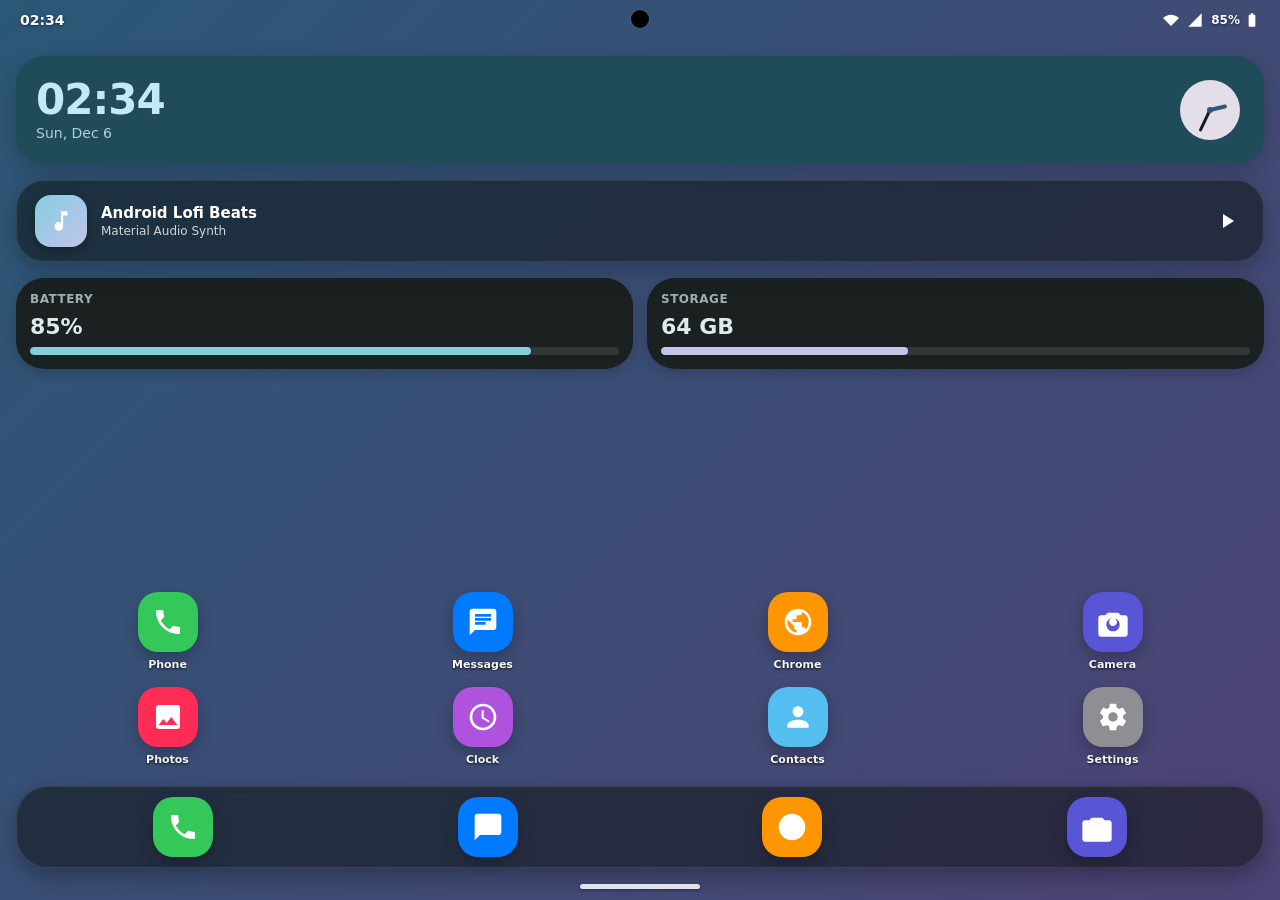
==== commit cd0c4167: "code changes" ====
--- a/android_sim.html
+++ b/android_sim.html
@@ -95,6 +95,7 @@
       background: #090c10;
       color: var(--md-sys-color-on-surface);
       height: 100vh;
+      height: 100dvh;
       width: 100vw;
       display: flex;
       justify-content: center;
@@ -124,6 +125,7 @@
       position: relative;
       width: 412px;
       height: 892px;
+      max-height: 100dvh;
       background: var(--md-sys-color-surface-container-lowest);
       border-radius: 48px;
       box-shadow: 0 25px 80px rgba(0, 0, 0, 0.6), 0 0 0 12px #1f2328, 0 0 0 14px #333842;
@@ -139,6 +141,7 @@
       .device-shell {
         width: 100vw;
         height: 100vh;
+        height: 100dvh;
         border-radius: 0;
         box-shadow: none;
       }
@@ -223,7 +226,7 @@
       width: 100%;
       height: 100%;
       z-index: 10;
-      padding: 50px 16px 20px 16px;
+      padding: 46px 16px calc(32px + env(safe-area-inset-bottom, 0px)) 16px;
       display: flex;
       flex-direction: column;
       justify-content: space-between;
@@ -454,6 +457,23 @@
       display: flex;
       justify-content: space-around;
       margin-top: 10px;
+      flex-shrink: 0;
+      box-shadow: 0 8px 24px rgba(0,0,0,0.3);
+    }
+
+    /* Mobile Responsive Scaling for Short Screen Heights */
+    @media (max-height: 820px) {
+      .widgets-container { gap: 10px; margin-top: 0; }
+      .widget-clock { padding: 12px 16px; }
+      .widget-clock-time { font-size: 32px; }
+      .analog-clock-canvas { width: 54px; height: 54px; }
+      .widget-music { padding: 8px 12px; }
+      .music-art { width: 44px; height: 44px; }
+      .app-grid { gap: 8px 6px; margin-top: 6px; padding-bottom: 4px; }
+      .app-icon { width: 50px; height: 50px; border-radius: 16px; }
+      .app-icon svg { width: 26px; height: 26px; }
+      .app-label { font-size: 10px; }
+      .dock-container { padding: 6px 10px; margin-top: 4px; }
     }
 
     /* Gesture Pill / Nav Bar */
